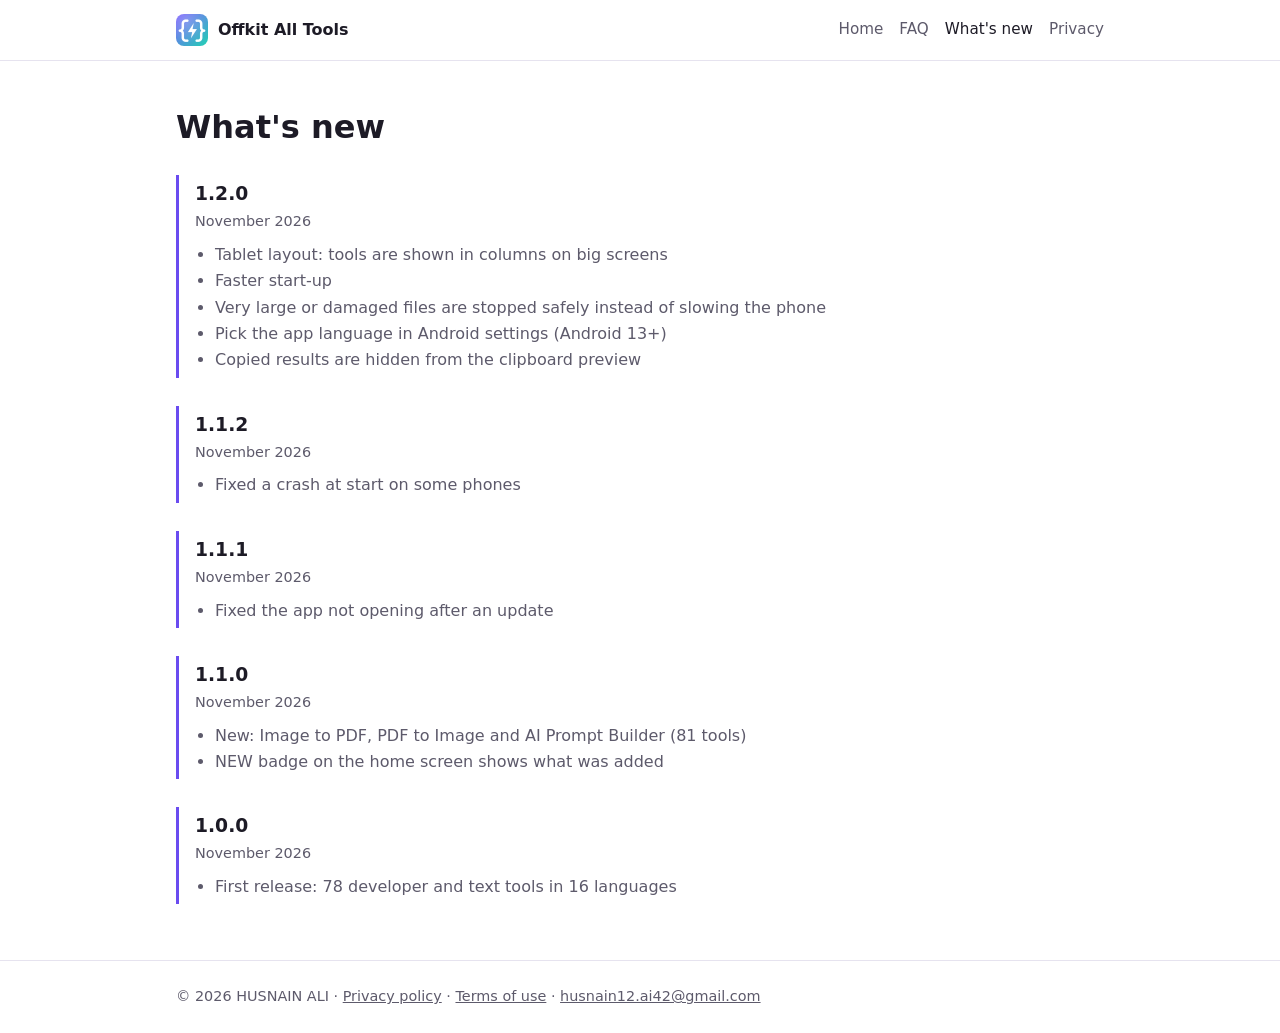
==== changelog.html @ d8c8ac9b "Add files via upload" ====
<!DOCTYPE html>
<html lang="en">
<head>
<meta charset="utf-8">
<meta name="viewport" content="width=device-width, initial-scale=1">
<title>Offkit All Tools — What's new</title>
<meta name="description" content="Release notes for Offkit All Tools.">
<link rel="icon" href="img/icon.png">
<link rel="stylesheet" href="site.css">
</head>
<body>
<header class="top"><div class="wrap"><a class="brand" href="index.html"><img src="img/icon.png" alt="">Offkit All Tools</a><nav class="links"><a href="index.html">Home</a><a href="faq.html">FAQ</a><a href="changelog.html" aria-current="page">What&#39;s new</a><a href="privacy.html">Privacy</a></nav></div></header>
<main class="wrap">
<h1 style="margin-top:40px">What's new</h1>
<div class="release"><h3>1.2.0</h3><div class="date">November 2026</div><ul>
<li>Tablet layout: tools are shown in columns on big screens</li>
<li>Faster start-up</li>
<li>Very large or damaged files are stopped safely instead of slowing the phone</li>
<li>Pick the app language in Android settings (Android 13+)</li>
<li>Copied results are hidden from the clipboard preview</li></ul></div>
<div class="release"><h3>1.1.2</h3><div class="date">November 2026</div><ul><li>Fixed a crash at start on some phones</li></ul></div>
<div class="release"><h3>1.1.1</h3><div class="date">November 2026</div><ul><li>Fixed the app not opening after an update</li></ul></div>
<div class="release"><h3>1.1.0</h3><div class="date">November 2026</div><ul>
<li>New: Image to PDF, PDF to Image and AI Prompt Builder (81 tools)</li>
<li>NEW badge on the home screen shows what was added</li></ul></div>
<div class="release"><h3>1.0.0</h3><div class="date">November 2026</div><ul>
<li>First release: 78 developer and text tools in 16 languages</li></ul></div>
</main>
<footer><div class="wrap">© 2026 HUSNAIN ALI · <a href="privacy.html">Privacy policy</a> · <a href="terms.html">Terms of use</a> · <a href="mailto:husnain12.ai42@gmail.com">husnain12.ai42@gmail.com</a></div></footer>
</body>
</html>
---- site.css ----
:root{--bg:#ffffff;--card:#f6f4fb;--text:#1d1b26;--muted:#5d5a6b;--line:#e6e3ef;--accent:#6a4cf0;--mint:#12a98f}
@media (prefers-color-scheme:dark){:root{--bg:#0f0e15;--card:#191724;--text:#eceaf4;--muted:#a8a4b8;--line:#2a2737;--accent:#9b85ff;--mint:#22d3b4}}
*{box-sizing:border-box}
body{margin:0;background:var(--bg);color:var(--text);font:16px/1.65 system-ui,-apple-system,"Segoe UI",Roboto,sans-serif}
a{color:var(--accent)}
.wrap{max-width:960px;margin:0 auto;padding:0 16px}
header.top{border-bottom:1px solid var(--line)}
header.top .wrap{display:flex;align-items:center;gap:12px;height:60px;flex-wrap:wrap}
.brand{display:flex;align-items:center;gap:10px;font-weight:700;color:var(--text);text-decoration:none}
.brand img{width:32px;height:32px;border-radius:8px}
nav.links{margin-left:auto;display:flex;gap:16px;font-size:.95rem}
nav.links a{color:var(--muted);text-decoration:none}nav.links a:hover,nav.links a[aria-current]{color:var(--text)}
.hero{padding:56px 0 32px;display:grid;grid-template-columns:1.2fr 1fr;gap:32px;align-items:center}
.hero h1{font-size:clamp(2rem,5vw,3rem);line-height:1.15;margin:0 0 12px}
.grad{background:linear-gradient(90deg,#7c5cff,#22d3b4);-webkit-background-clip:text;background-clip:text;color:transparent}
.lead{color:var(--muted);font-size:1.1rem;margin:0 0 24px}
.btn{display:inline-block;padding:12px 20px;border-radius:12px;background:var(--accent);color:#fff;text-decoration:none;font-weight:600}
.btn.ghost{background:transparent;color:var(--accent);border:1px solid var(--line);margin-left:8px}
.shots{display:flex;gap:12px;justify-content:center}
.shots img{width:46%;max-width:216px;border-radius:18px;border:1px solid var(--line)}
.shots img:nth-child(2){margin-top:32px}
h2{font-size:1.5rem;margin:48px 0 16px}
.grid{display:grid;grid-template-columns:repeat(auto-fill,minmax(260px,1fr));gap:14px}
.card{background:var(--card);border:1px solid var(--line);border-radius:14px;padding:18px}
.card h3{margin:0 0 6px;font-size:1.05rem}.card p{margin:0;color:var(--muted);font-size:.95rem}
.tag{display:inline-block;font-size:.72rem;font-weight:700;letter-spacing:.05em;color:#fff;background:linear-gradient(90deg,#7c5cff,#22d3b4);padding:2px 8px;border-radius:6px;vertical-align:middle;margin-left:6px}
.muted{color:var(--muted)}
details{border-bottom:1px solid var(--line);padding:14px 0}
summary{cursor:pointer;font-weight:600}
details p{color:var(--muted);margin:8px 0 0}
.release{border-left:3px solid var(--accent);padding:4px 0 4px 16px;margin:0 0 28px}
.release h3{margin:0}.release .date{color:var(--muted);font-size:.9rem}
.release ul{color:var(--muted);padding-left:20px;margin:8px 0 0}
footer{border-top:1px solid var(--line);margin-top:56px;padding:24px 0;color:var(--muted);font-size:.9rem}
footer a{color:var(--muted)}
@media (max-width:720px){.hero{grid-template-columns:1fr;padding-top:32px}.btn.ghost{margin:8px 0 0}nav.links{margin-left:0;gap:12px}header.top .wrap{height:auto;padding-top:10px;padding-bottom:10px}}
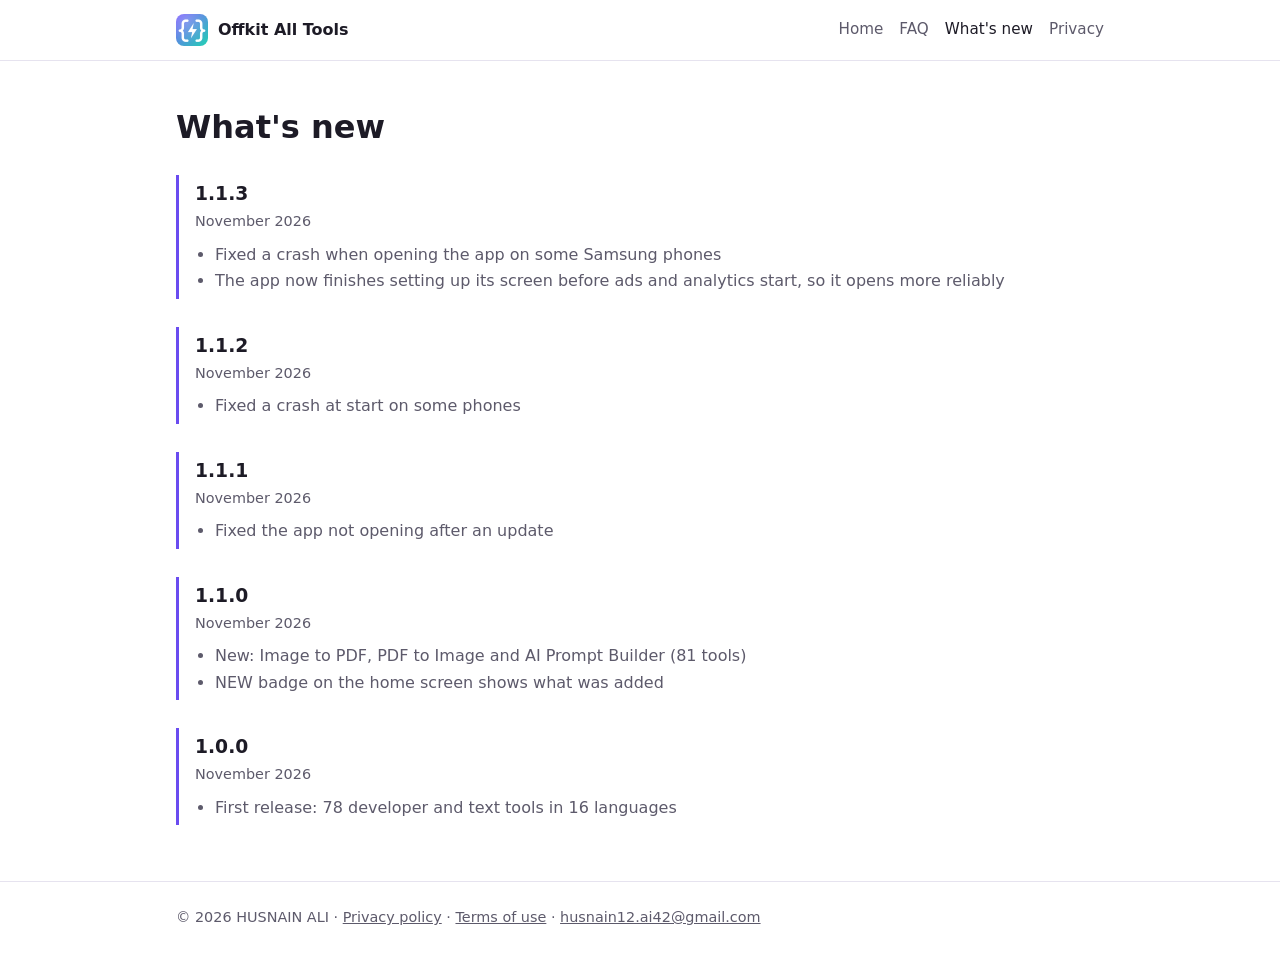
==== commit 37d63dcd: "Update changelog with version 1.1.3 details Added release notes for version 1.1.3 and commented out " ====
--- a/changelog.html
+++ b/changelog.html
@@ -12,12 +12,17 @@
 <header class="top"><div class="wrap"><a class="brand" href="index.html"><img src="img/icon.png" alt="">Offkit All Tools</a><nav class="links"><a href="index.html">Home</a><a href="faq.html">FAQ</a><a href="changelog.html" aria-current="page">What&#39;s new</a><a href="privacy.html">Privacy</a></nav></div></header>
 <main class="wrap">
 <h1 style="margin-top:40px">What's new</h1>
+<!-- NEXT RELEASE: remove the comment marks around this block on the day 1.2.0 is live on Google Play.
 <div class="release"><h3>1.2.0</h3><div class="date">November 2026</div><ul>
 <li>Tablet layout: tools are shown in columns on big screens</li>
 <li>Faster start-up</li>
 <li>Very large or damaged files are stopped safely instead of slowing the phone</li>
 <li>Pick the app language in Android settings (Android 13+)</li>
 <li>Copied results are hidden from the clipboard preview</li></ul></div>
+-->
+<div class="release"><h3>1.1.3</h3><div class="date">November 2026</div><ul>
+<li>Fixed a crash when opening the app on some Samsung phones</li>
+<li>The app now finishes setting up its screen before ads and analytics start, so it opens more reliably</li></ul></div>
 <div class="release"><h3>1.1.2</h3><div class="date">November 2026</div><ul><li>Fixed a crash at start on some phones</li></ul></div>
 <div class="release"><h3>1.1.1</h3><div class="date">November 2026</div><ul><li>Fixed the app not opening after an update</li></ul></div>
 <div class="release"><h3>1.1.0</h3><div class="date">November 2026</div><ul>
